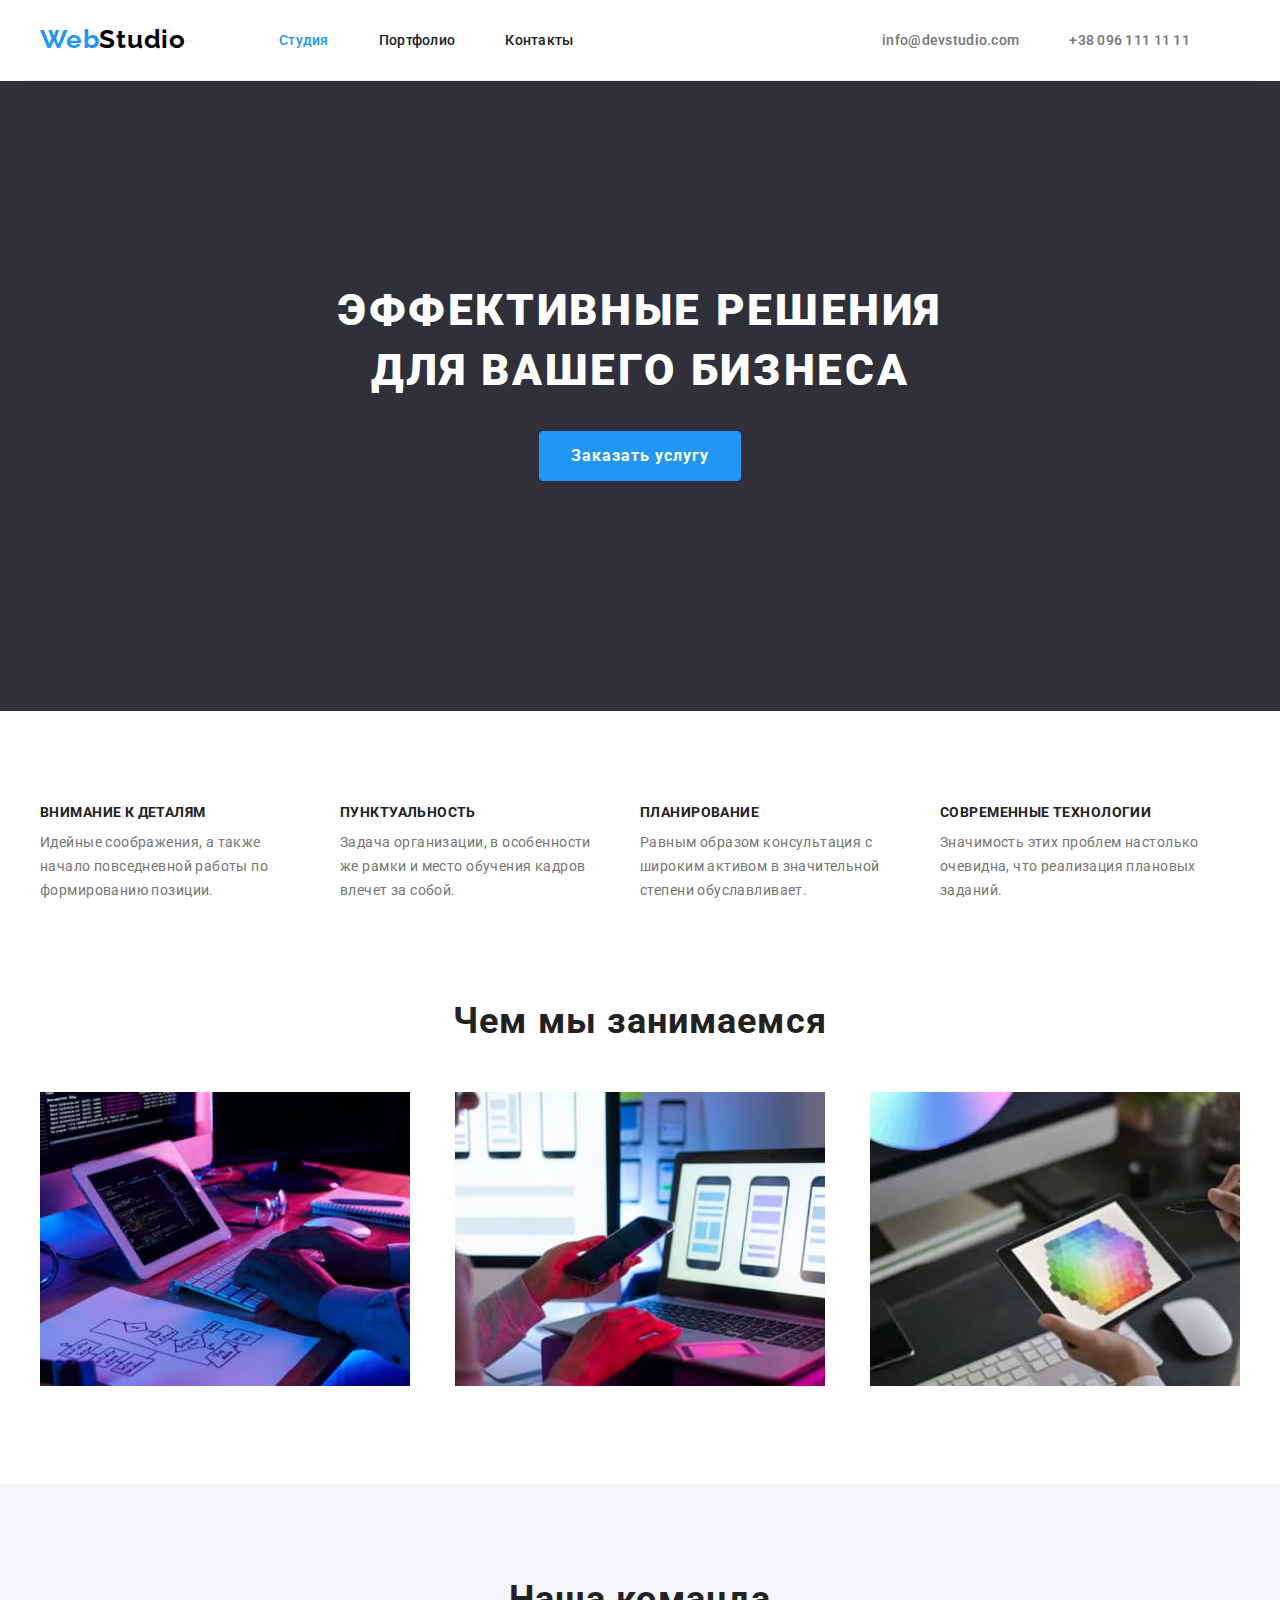
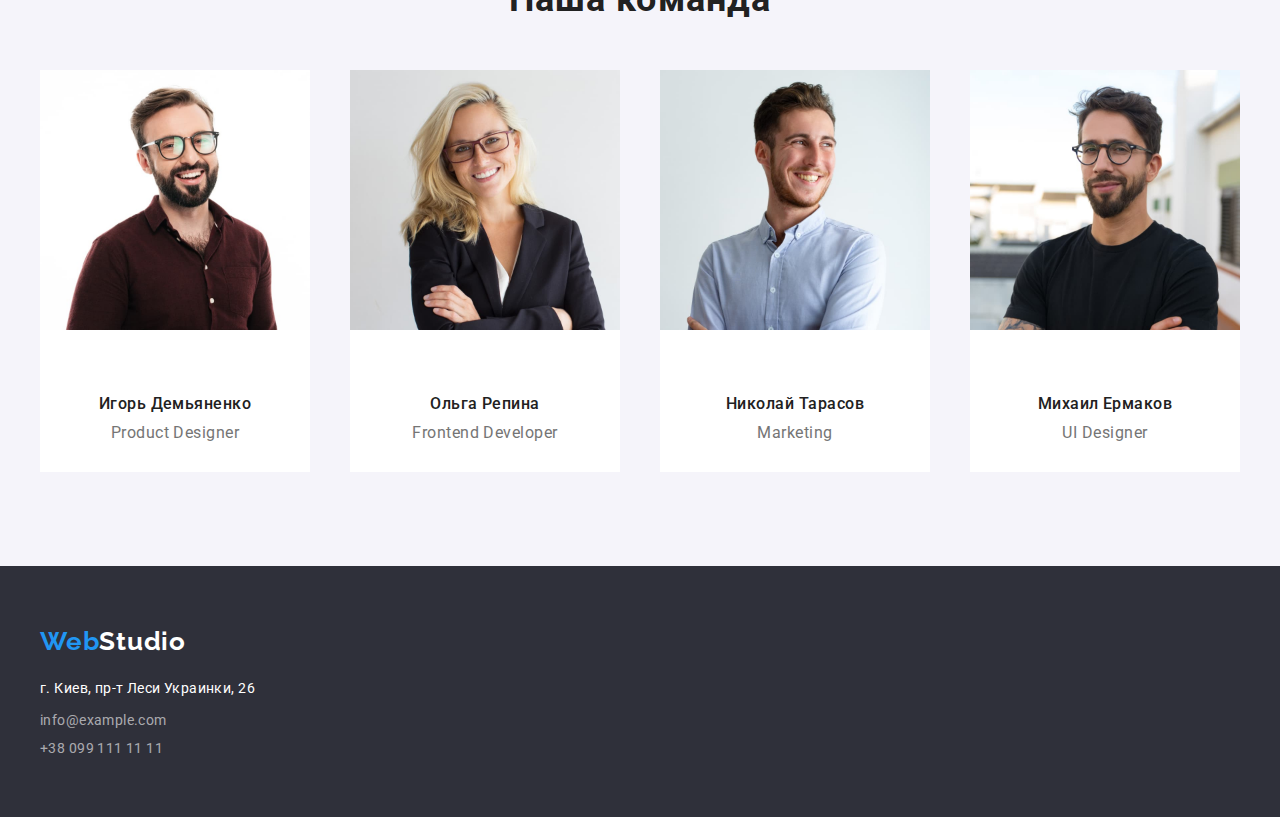
==== index.html @ aead5486 "ht3" ====
<!DOCTYPE html>
<html lang="ru">
<head>
    <meta charset="UTF-8">
    <meta http-equiv="X-UA-Compatible" content="IE=edge">
    <meta name="viewport" content="width=device-width, initial-scale=1.0">
    <title>webstudio</title>
    <link href="https://fonts.googleapis.com/css2?family=Raleway:wght@700&family=Roboto:wght@400;500;700;900&display=swap"
    rel="stylesheet">
    <link rel="stylesheet" href="https://cdnjs.cloudflare.com/ajax/libs/modern-normalize/1.1.0/modern-normalize.min.css"
        integrity="sha512-wpPYUAdjBVSE4KJnH1VR1HeZfpl1ub8YT/NKx4PuQ5NmX2tKuGu6U/JRp5y+Y8XG2tV+wKQpNHVUX03MfMFn9Q=="
        crossorigin="anonymous" referrerpolicy="no-referrer" />
    <link rel="stylesheet" href="./css/styles.css">
</head>
<body>
    <!-- Шапка-->

    <header class="page-header">
        <div class="container">
        <nav class="header-nav">
            <a href="/" lang="en" class="logo link"><span class="logo-part link">Web</span>Studio</a>

        <ul class="site-nav">
            <li class="header-item"><a href="./index.html" class="link current">Студия</a></li>
            <li class="header-item"><a href="./portfolio.html" class="link">Портфолио</a></li>
            <li class="header-item"><a href="" class="link">Контакты</a></li>
        </ul>
        </nav>

    <ul class="header-contacts">
        <li><a href="mailto:info@devstudio.com" class="contact-list-header link">info@devstudio.com</a></li>
        <li><a href="tel:+380961111111" class="contact-list-header link">+38 096 111 11 11</a></li>
    </ul>
    </div>
    </header>
    <!--Герой-->
    <main>    
        <section class="hero">
            <div class="container">
                <h1 class="hero-title">Эффективные решения для вашего бизнеса</h1>
                <button type="button" class="button-title">Заказать услугу</button>
            </div>
        </section>
    <!--Преимущества-->
     <section>
         <div class="container">
         <h2 class="visually-hidden">Наши преимущества</h2>
         <ul class="feature-title">
             <li class="feature-item-list">
                <h3 class="feature-item">Внимание к деталям</h3>
                <p class="feature-list">Идейные соображения, а также начало повседневной работы по формированию позиции.</p>
            </li>
            <li class="feature-item-list">
                <h3 class="feature-item">Пунктуальность</h3>
                <p class="feature-list">Задача организации, в особенности же рамки и место обучения кадров влечет за собой.</p>
            </li>
            <li class="feature-item-list">
                <h3 class="feature-item">Планирование</h3>
                <p class="feature-list">Равным образом консультация с широким активом в значительной степени обуславливает.</p>
            </li>
            <li class="feature-item-list"> 
                <h3 class="feature-item">Современные технологии</h3>
                <p class="feature-list">Значимость этих проблем настолько очевидна, что реализация плановых заданий.</p>
            </li>
         </ul>
        </div>
     </section>
     <!--о нас-->
    <section>
        <div class="container">
        <h2 class="section-title">Чем мы занимаемся</h2>
        <ul class="section-items">
            <li class="section-img"><img src="./images/1.jpg" width="370" height="294" alt="две руки на клавиатуре,лист со схемой,монитор,планшет,очки,блокнот"></li>
            <li class="section-img"><img src="./images/2.jpg" width="370" height="294" alt="создание макета мобильной версии сайта"></li>
            <li class="section-img"><img src="./images/3.jpg" width="370" height="294" alt="стилус и планшет с палитрой в руках на фоне клавиатуры и компьютера"></li>
        </ul>
        </div>
    </section>
    <!--Сотрудники-->
    <section class="employees">
        <div class="container">
        <h2 class="team-title">Наша команда</h2>
     <ul class="employees-items">
        <li class="employee-list"> 
            <img src="./images/product_designer.jpg" width="270" height="260" alt="мужчина бородатый в очках в бордовой рубашке">
            <div class="caption-job">
            <h3 class="caption">Игорь Демьяненко</h3>
            <p lang="en" class="job-title">Product Designer</p>
            </div>
        </li>
        <li class="employee-list"> 
            <img src="./images/frontend_dev.jpg" width="270" height="260" alt="девушка блондинка в очках и пиджаке">
            <div class="caption-job">
            <h3 class="caption">Ольга Репина</h3>
            <p lang="en" class="job-title">Frontend Developer</p>
            </div>
        </li>
        <li class="employee-list">
            <img src="./images/marketing.jpg" width="270" height="260" alt="светлый мужчина в светлой рубашке">
            <div class="caption-job">
            <h3 class="caption">Николай Тарасов</h3>
            <p lang="en" class="job-title">Marketing</p>
            </div>
        </li>
        <li class="employee-list">
            <img src="./images/ul_designer.jpg" width="270" height="260" alt="мужчина брюнет в очках бородатый">
            <div class="caption-job">
            <h3 class="caption">Михаил Ермаков</h3>
            <p lang="en" class="job-title">UI Designer</p>
            </div>
        </li>
     </ul>
    </div>
    </section>
    </main>
<footer class="page-footer">
    <div class="container">
        <div class="footer-logo-main">
    <a href="/" lang="en" class="logo link"><span class="logo-part link">
        Web</span><span class="footer-logo">Studio</span></a>
        </div>
    <address>
        <ul class="footer-list">
            <li class="footer-list-item">
                <a href="https://goo.gl/maps/MhNTVuYmyWMfQof16" target="_blank" rel="nooper nofollow norereferrer" class="address link">г. Киев, пр-т Леси Украинки, 26</a> 
            </li>
            <li class="footer-list-item">
                <a href="mailto:info@example.com" class="contact-list link">info@example.com</a>
            </li>
            <li class="footer-list-item">
                <a href="tel:+380991111111" class="contact-list link">+38 099 111 11 11</a>
            </li>
        </ul>
    </address>
    </div>
</footer>
</body>
</html>
---- css/styles.css ----
/* цвет основного текста #757575; */
/* вторичный цвет текста #212121; */
/* не основной цвет фона (сверху и футер) темно-серый #2F303A; */
/* основной цвет фона (мэин) белый #E5E5E5; */

:root {
    --primary-text-color: #757575;
    --tittle-text-color: #212121;
    --accent-color: #2196F3;
    --primary-bg-color: #ffffff;
}

html {
    box-sizing: border-box;
}


body {
    background-color: var(--primary-bg-color);
    color: var(--primary-text-color);
    font-family: Roboto, sans-serif;
    margin: 0;
}


p,
h1,
h2,
h3,
h4,
h5,
h6 {
    font-family: Roboto;
    margin: 0;
}

ul {
    list-style: none;
    padding: 0;
}

.link {
    text-decoration: none;
 }

.list {
    list-style: none;    
}

.container {
    width: 1200px;
    padding-left: 15px;
    padding-right: 15px;
    margin: auto;
    /* outline: 1px solid red; */
}

/* header */

/* ----------logo---------- */

.logo {
    font-family: "Raleway", sans-serif;
    font-style: normal;
    font-weight: 700;
    color: #000000;
    font-size: 26px;
    line-height: 1.19;
    letter-spacing: 0.03em;
    
    margin-top: 24px;
    margin-right: 93px;
    margin-bottom: 25px;
}
.logo-part {
    color: var(--accent-color);
    letter-spacing: 0.03em;
}
.footer-logo {
    color: #ffffff;
    background-color: #2f303a;
    letter-spacing: 0.03em;
}

/* ------site nav------ */
.site-nav .link {
    font-style: normal;
    font-weight: 500;
    font-size: 14px;
    line-height: 1.14;
    color: var(--tittle-text-color);
    letter-spacing: 0.02em;
}

.site-nav .link:hover,
.site-nav .link:focus {
    color: var(--accent-color);
}

.site-nav .link.current {
    color: var(--accent-color);
}

.header-item:not(:last-child) {
    margin-right: 50px;
}

.page-header .container {
    display: flex;
    align-items: center;
    border-bottom: 1px solid #ECECEC;
}

.header-nav {
    display: flex;


}

.site-nav {
display: flex;
align-items: center;
}

.header-contacts{
    display: flex;
    margin: 0;
    margin-left: auto;
    justify-content: end;
}

.contact-list-header {
    font-weight: 500;
    font-size: 14px;
    line-height: 1.14px;
    letter-spacing: 0.02em;
    color: var(--primary-text-color);
    
    margin-right: 50px;
}

.contact-list-header:hover,
.contact-list-header:focus {
    color: var(--accent-color);
}

.contact-list {
    font-style: normal;
    font-weight: 400;
    font-size: 14px;
    line-height: 1.71px;
    letter-spacing: 0.03em;
    color: rgba(255, 255, 255, 0.6);;
}

.contact-list:hover,
.contact-list:focus {
    color: var(--accent-color);
}

/* ------герой------ */

.hero {
    background-color: #2F303A;
    
    padding-top: 200px;
    padding-bottom: 200px;
}

.hero-title {
    /* outline: 1px solid red; */

    font-weight: 900;
    font-size: 44px;
    line-height: 1.36;
    text-align: center;
    letter-spacing: 0.06em;
    text-transform: uppercase;
    color: #ffffff;
    
    width: 696px;
    height: 120px;
    align-items: center;
    margin: auto;

}


.button-title {
    font-family: inherit;
    font-style: normal;
    font-weight: 700;
    font-size: 16px;
    line-height: 1.88;
    display: flex;
    align-items: center;
    text-align: center;
    letter-spacing: 0.06em;
    cursor: pointer;
    color: #ffffff;
    background-color: #2196f3;
    
    min-width: 200px;
    height:50px;
    padding: 10px 32px;
    margin: 30px auto;
    border-radius: 4px;
    border: transparent;

}


.button-title:hover,
.button-title:focus {
    opacity: 0.5;   
}

/* ------преимущества------ */

.feature-title {
    display: flex;
    margin-top: 0;
    margin-bottom: 0;
}

.feature-item-list {
    margin-top: 94px;
    width: 270px;
    height: 101px;

}

.feature-item-list:not(:last-child) {
    margin-right: 30px;
    /* flex-basis: calc(100%/4); */
}

.visually-hidden {
    position: absolute;
    white-space: nowrap;
    width: 1px;
    height: 1px;
    overflow: hidden;
    border: 0;
    padding: 0;
    clip: rect(0 0 0 0);
    clip-path: inset(50%);
    margin: -1px;

}   

.feature-item {
    font-style: normal;
    font-weight: 700;
    font-size: 14px;
    line-height: 1.14;
    letter-spacing: 0.03em;
    text-transform: uppercase;
    color: var(--tittle-text-color);
    margin-bottom: 10px;
}
.feature-list {
    font-weight: 400;
    font-size: 14px;
    line-height: 1.71;
    letter-spacing: 0.03em;
}

/* ------о нас------ */
.section-title {
    padding-top: 94px;
}

.section-items {
    display: flex;
    justify-content: space-between;
    margin: 0;
    padding-bottom: 94px;
}

.section-title,
.team-title {
    font-style: normal;
    font-weight: 700;
    font-size: 36px;
    line-height: 1.17;
    text-align: center;
    letter-spacing: 0.03em;
    color: var(--tittle-text-color);
    margin-bottom: 50px;
    padding-top: 94px;
}

.section-img:not(:last-child) {
    margin-right: 30px;
    /* flex-basis: calc(100%/3) */
}


/* ------сотрудники------ */
.employees-items {
    display: flex;
    justify-content: space-between;
    margin: 0;
}

.employees {
    background-color: #F5F4FA;
}

.employee-list {
    background-color: var(--primary-bg-color);
    margin-bottom: 94px;
    /* flex-basis: calc(100%/4) */
}
.employee-list:not(:last-child) {
    margin-right: 30px;
}

.caption {
    font-weight: 500;
    font-size: 16px;
    line-height: 1.19;
    letter-spacing: 0.03em;
    color: var(--tittle-text-color);
    margin-top: 30px;
    margin-bottom: 10px;
}

.job-title {
    font-size: 16px;
    line-height: 1.19;
    letter-spacing: 0.03em;
}

.caption-job {
    text-align: center;
    padding-top: 30px;
    padding-bottom: 30px;
}


/* ------footer------ */
.page-footer {
    background-color: #2f303a;
}

.footer-list {
    display: block;
    padding-bottom: 60px;
    margin: 0;
}

.footer-list-item:not(:last-child) {
    margin-bottom: 9px;
}

.footer-logo-main {
    padding-top: 60px;
    padding-bottom: 20px;
}

.address {
    font-style: normal;
    font-weight: 400;
    font-size: 14px;
    line-height: 1.71;
    letter-spacing: 0.03em;
    color: #ffffff;
}


/* =======PORTFOLIO======== */

.hero-button {
    font-family: inherit;
    font-weight: 500;
    font-size: 16px;
    line-height: 1.62;
    cursor: pointer;
    letter-spacing: 0.03em;
    color: var(--tittle-text-color);
    background: #f5f4fa;
}  

.hero-button:hover,
.hero-button:focus,
.hero-button .current {
    color: #ffffff;
    background-color: #2196f3;
}

.exemple-caption {
    font-size: 18px;
    line-height: 2;
    color: var(--tittle-text-color);
    letter-spacing: 0.06em;
    
    margin-top: 20px;
    margin-left: 24px;
}

.exemple-type {
    font-size: 16px;
    line-height: 1.88;
    letter-spacing: 0.03em;
    color: var(--primary-text-color);
    
    padding-bottom: 20px;
    margin-top: 4px;
    margin-left: 24px;
}

.hero-list {
    display: flex;
    justify-content: center;
    padding-top: 94px;
    padding-bottom: 50px;
    margin: auto;
}
.hero-button {
    border-radius: 4px;
    border: transparent;
}

.hero-item:not(:last-child)  {
    margin-right: 8px;
}

.exemples-list {
    margin: 0;
    padding: 0;
    list-style: none;
    
    display: flex;
    flex-wrap: wrap;

}

.exemples-item {
    margin-right: 29px;
    margin-bottom: 31px;
    width: calc((100%- 60px)/3);
    border: 1px solid #EEEEEE;
}

.exemples-list > .exemples-item:nth-child(3n) {
    margin-right: 0;
}
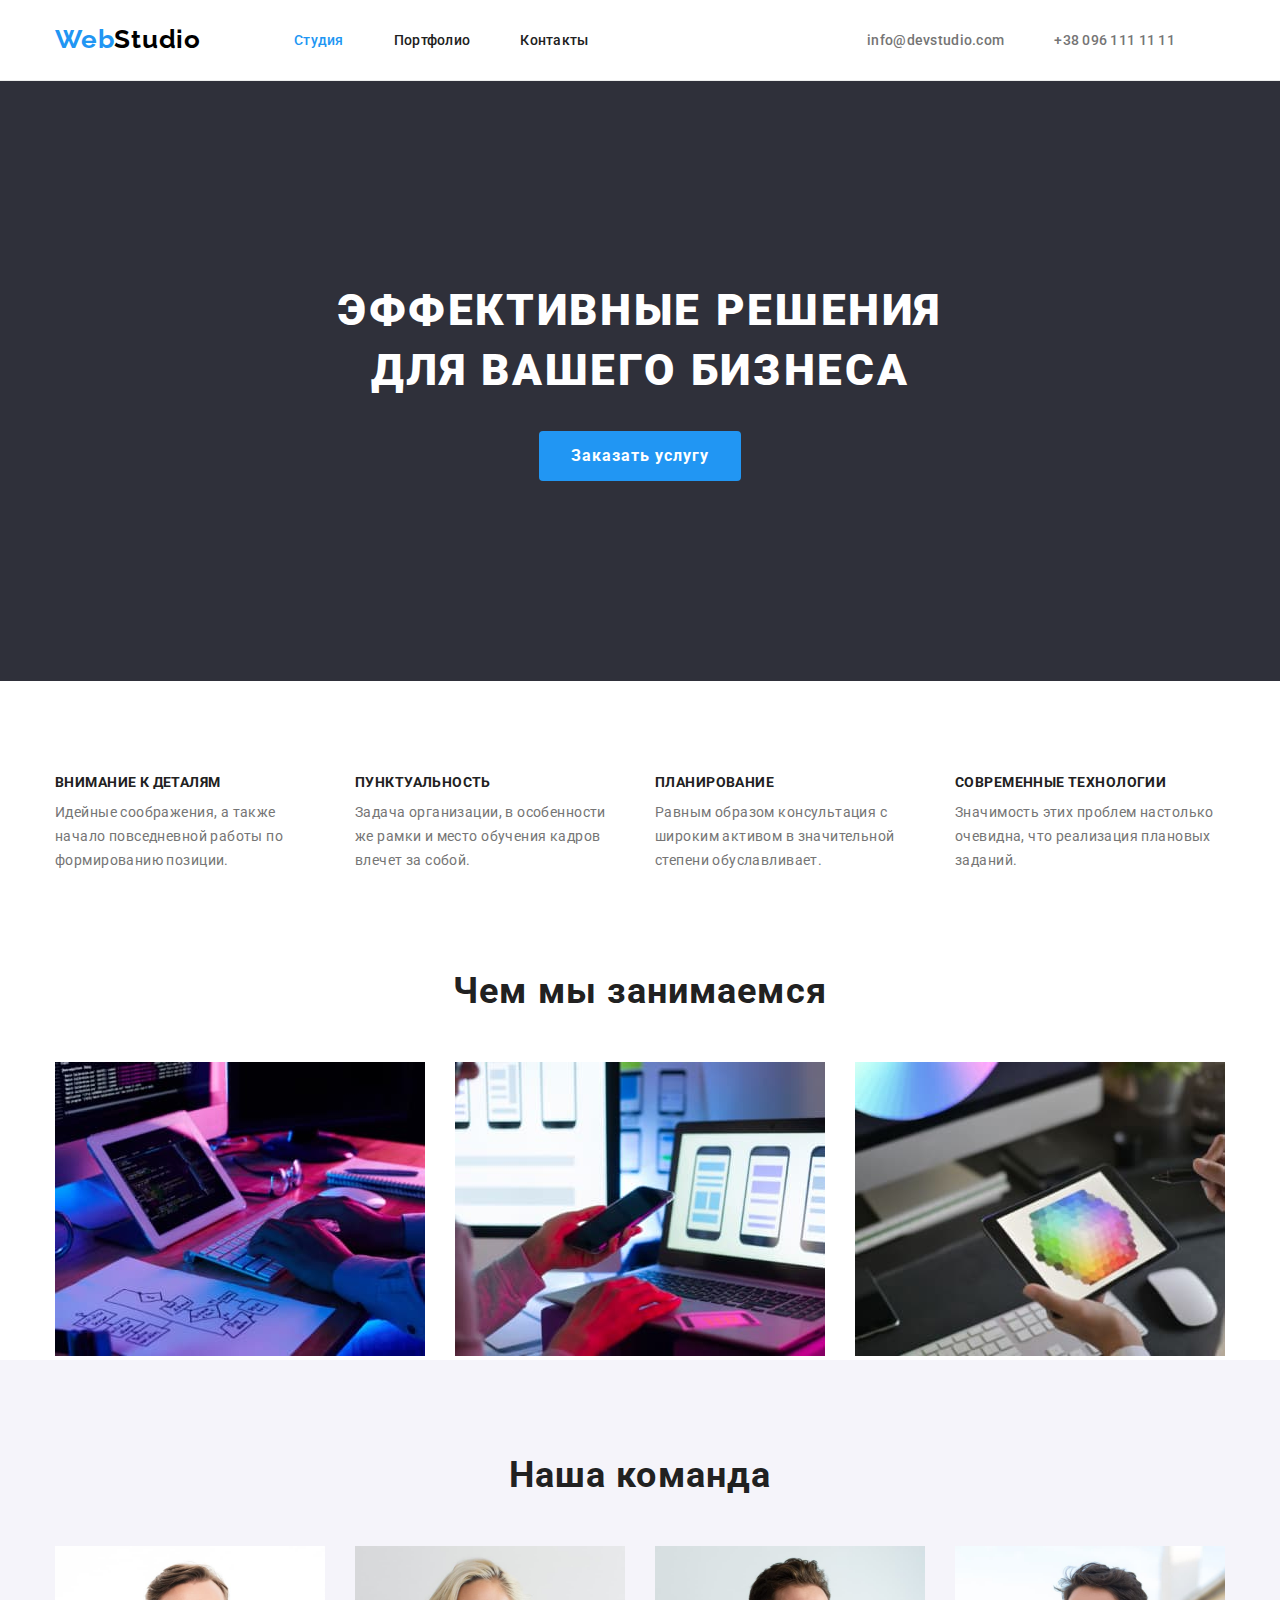
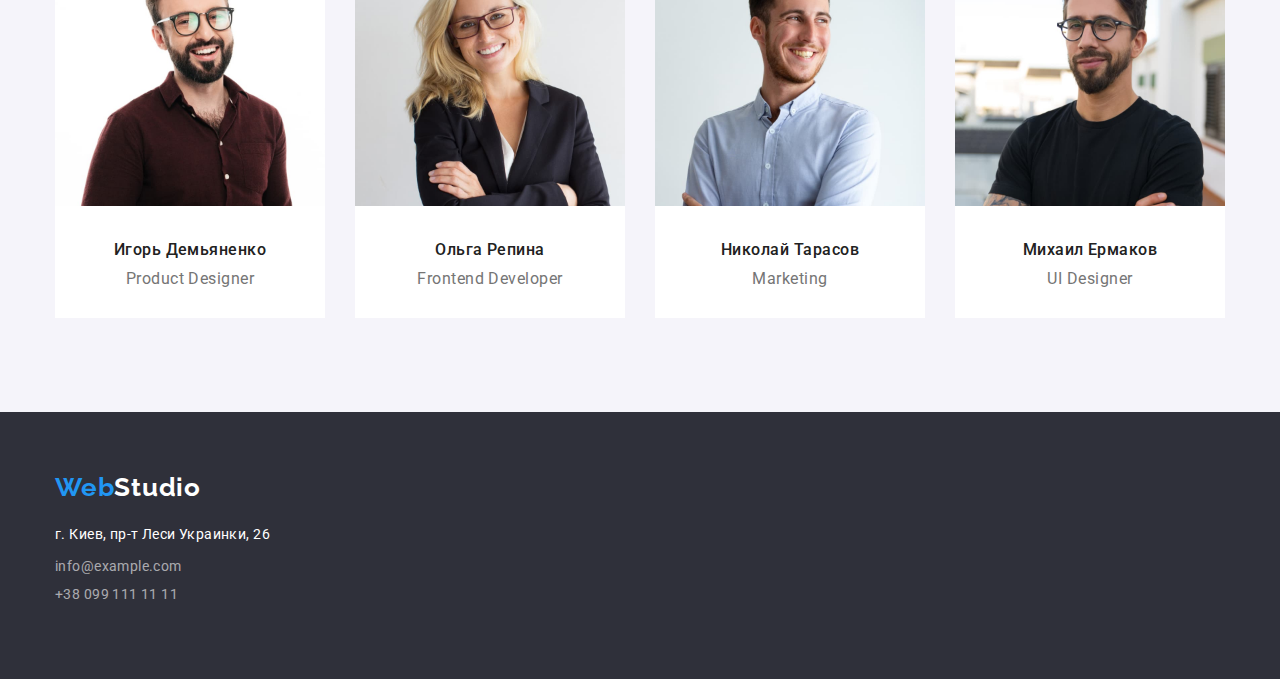
==== commit f0654187: "9/06 (4am)" ====
--- a/index.html
+++ b/index.html
@@ -4,12 +4,16 @@
     <meta charset="UTF-8">
     <meta http-equiv="X-UA-Compatible" content="IE=edge">
     <meta name="viewport" content="width=device-width, initial-scale=1.0">
-    <title>webstudio</title>
     <link href="https://fonts.googleapis.com/css2?family=Raleway:wght@700&family=Roboto:wght@400;500;700;900&display=swap"
     rel="stylesheet">
-    <link rel="stylesheet" href="https://cdnjs.cloudflare.com/ajax/libs/modern-normalize/1.1.0/modern-normalize.min.css"
+    <title>webstudio</title>
+    <link 
+        rel="stylesheet" 
+        href="https://cdnjs.cloudflare.com/ajax/libs/modern-normalize/1.1.0/modern-normalize.min.css"
         integrity="sha512-wpPYUAdjBVSE4KJnH1VR1HeZfpl1ub8YT/NKx4PuQ5NmX2tKuGu6U/JRp5y+Y8XG2tV+wKQpNHVUX03MfMFn9Q=="
-        crossorigin="anonymous" referrerpolicy="no-referrer" />
+        crossorigin="anonymous" 
+        referrerpolicy="no-referrer"
+    />
     <link rel="stylesheet" href="./css/styles.css">
 </head>
 <body>
@@ -42,7 +46,7 @@
             </div>
         </section>
     <!--Преимущества-->
-     <section>
+     <section class="features">
          <div class="container">
          <h2 class="visually-hidden">Наши преимущества</h2>
          <ul class="feature-title">
@@ -66,7 +70,7 @@
         </div>
      </section>
      <!--о нас-->
-    <section>
+    <section class="about">
         <div class="container">
         <h2 class="section-title">Чем мы занимаемся</h2>
         <ul class="section-items">
--- a/css/styles.css
+++ b/css/styles.css
@@ -49,7 +49,7 @@
 }
 
 .container {
-    width: 1200px;
+    width: 1170px;
     padding-left: 15px;
     padding-right: 15px;
     margin: auto;
@@ -68,10 +68,10 @@
     font-size: 26px;
     line-height: 1.19;
     letter-spacing: 0.03em;
-    
-    margin-top: 24px;
+
     margin-right: 93px;
-    margin-bottom: 25px;
+
+
 }
 .logo-part {
     color: var(--accent-color);
@@ -102,6 +102,15 @@
     color: var(--accent-color);
 }
 
+.site-nav {
+    display: flex;
+    align-items: center;
+}
+
+.site-nav {
+    margin: 0;
+}
+
 .header-item:not(:last-child) {
     margin-right: 50px;
 }
@@ -109,6 +118,12 @@
 .page-header .container {
     display: flex;
     align-items: center;
+
+}
+
+.page-header {
+    padding-top: 24px;
+    padding-bottom: 25px;
     border-bottom: 1px solid #ECECEC;
 }
 
@@ -118,10 +133,6 @@
 
 }
 
-.site-nav {
-display: flex;
-align-items: center;
-}
 
 .header-contacts{
     display: flex;
@@ -183,6 +194,7 @@
     height: 120px;
     align-items: center;
     margin: auto;
+    margin-bottom: 30px;
 
 }
 
@@ -204,7 +216,7 @@
     min-width: 200px;
     height:50px;
     padding: 10px 32px;
-    margin: 30px auto;
+    margin: auto;
     border-radius: 4px;
     border: transparent;
 
@@ -218,14 +230,18 @@
 
 /* ------преимущества------ */
 
+.features {
+    padding-top: 94px;
+}
+
 .feature-title {
     display: flex;
     margin-top: 0;
     margin-bottom: 0;
+
 }
 
 .feature-item-list {
-    margin-top: 94px;
     width: 270px;
     height: 101px;
 
@@ -233,7 +249,7 @@
 
 .feature-item-list:not(:last-child) {
     margin-right: 30px;
-    /* flex-basis: calc(100%/4); */
+
 }
 
 .visually-hidden {
@@ -268,15 +284,19 @@
 }
 
 /* ------о нас------ */
+
+.about {
+        padding-top: 94px;
+}
+
 .section-title {
-    padding-top: 94px;
+    /* padding-top: 94px; */
 }
 
 .section-items {
     display: flex;
     justify-content: space-between;
     margin: 0;
-    padding-bottom: 94px;
 }
 
 .section-title,
@@ -289,7 +309,6 @@
     letter-spacing: 0.03em;
     color: var(--tittle-text-color);
     margin-bottom: 50px;
-    padding-top: 94px;
 }
 
 .section-img:not(:last-child) {
@@ -299,20 +318,22 @@
 
 
 /* ------сотрудники------ */
-.employees-items {
-    display: flex;
-    justify-content: space-between;
-    margin: 0;
-}
 
 .employees {
     background-color: #F5F4FA;
+    padding-top: 94px;
+    padding-bottom: 94px;
+}
+
+.employees-items {
+    display: flex;
+    justify-content: space-between;
+    margin: 0;
 }
 
 .employee-list {
     background-color: var(--primary-bg-color);
-    margin-bottom: 94px;
-    /* flex-basis: calc(100%/4) */
+
 }
 .employee-list:not(:last-child) {
     margin-right: 30px;
@@ -324,7 +345,6 @@
     line-height: 1.19;
     letter-spacing: 0.03em;
     color: var(--tittle-text-color);
-    margin-top: 30px;
     margin-bottom: 10px;
 }
 
@@ -344,22 +364,23 @@
 /* ------footer------ */
 .page-footer {
     background-color: #2f303a;
+    padding-top: 60px;
+    padding-bottom: 60px;
 }
 
 .footer-list {
     display: block;
-    padding-bottom: 60px;
-    margin: 0;
+    margin-top: 20px;
 }
 
 .footer-list-item:not(:last-child) {
     margin-bottom: 9px;
 }
 
-.footer-logo-main {
-    padding-top: 60px;
-    padding-bottom: 20px;
-}
+
+/* .footer-logo-main {
+    margin-bottom: 20px;
+} */
 
 .address {
     font-style: normal;
@@ -382,6 +403,8 @@
     letter-spacing: 0.03em;
     color: var(--tittle-text-color);
     background: #f5f4fa;
+
+    padding: 6px 22px;
 }  
 
 .hero-button:hover,
@@ -391,26 +414,6 @@
     background-color: #2196f3;
 }
 
-.exemple-caption {
-    font-size: 18px;
-    line-height: 2;
-    color: var(--tittle-text-color);
-    letter-spacing: 0.06em;
-    
-    margin-top: 20px;
-    margin-left: 24px;
-}
-
-.exemple-type {
-    font-size: 16px;
-    line-height: 1.88;
-    letter-spacing: 0.03em;
-    color: var(--primary-text-color);
-    
-    padding-bottom: 20px;
-    margin-top: 4px;
-    margin-left: 24px;
-}
 
 .hero-list {
     display: flex;
@@ -428,23 +431,45 @@
     margin-right: 8px;
 }
 
+.sample-caption {
+    padding-top: 20px;
+    padding-bottom: 20px;
+    padding-left: 24px;
+    padding-right: 24px;
+}
+
+.exemple-caption {
+    font-size: 18px;
+    line-height: 2;
+    color: var(--tittle-text-color);
+    letter-spacing: 0.06em;
+
+}
+
+.exemple-type {
+    font-size: 16px;
+    line-height: 1.88;
+    letter-spacing: 0.03em;
+    color: var(--primary-text-color);
+    
+}
+
 .exemples-list {
-    margin: 0;
-    padding: 0;
-    list-style: none;
-    
     display: flex;
     flex-wrap: wrap;
-
-}
+    
+    margin: -15px;
+    padding-bottom: 94px;
+    /* margin: 0;
+    padding: 0; */
+
+
+}
+
 
 .exemples-item {
-    margin-right: 29px;
-    margin-bottom: 31px;
-    width: calc((100%- 60px)/3);
-    border: 1px solid #EEEEEE;
-}
-
-.exemples-list > .exemples-item:nth-child(3n) {
-    margin-right: 0;
-}+    width: calc(100% / 3 - 30px) ;
+    margin: 15px;
+    /* border: 1px solid #EEEEEE; */
+
+}
